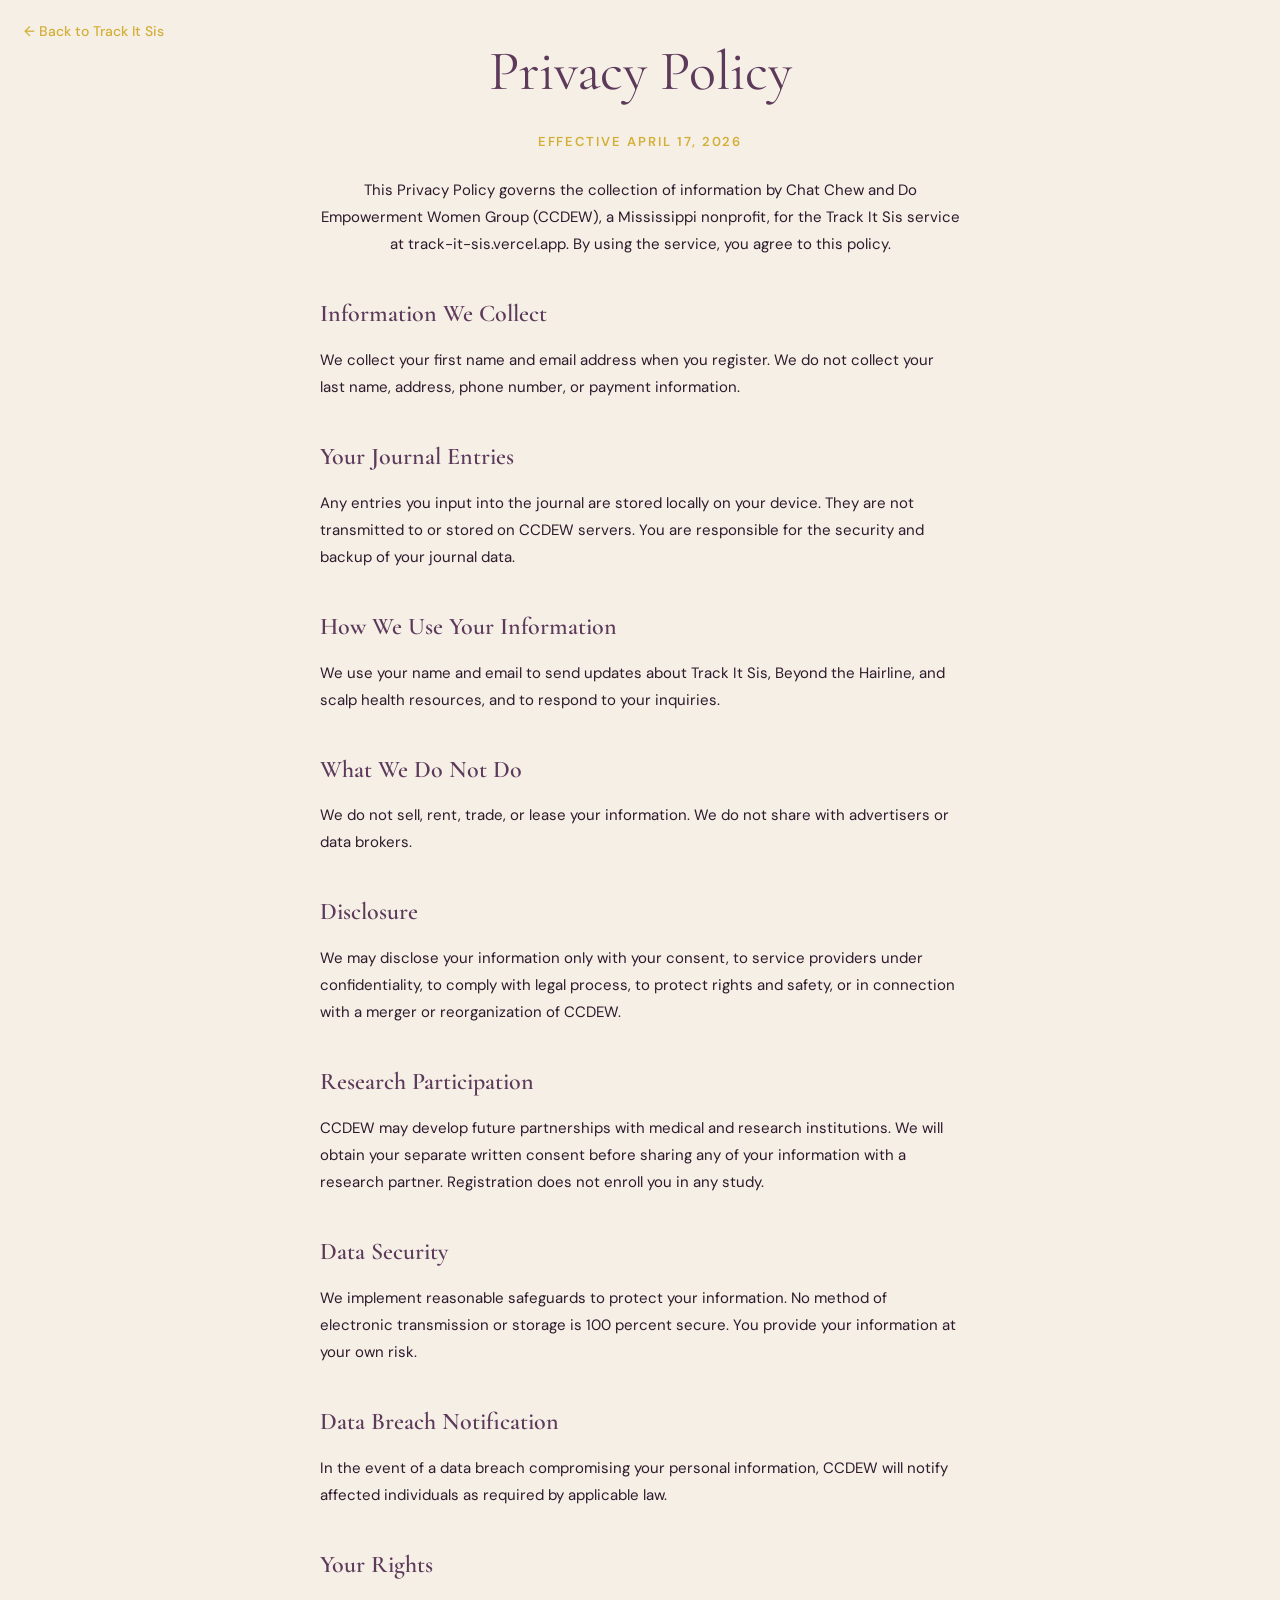
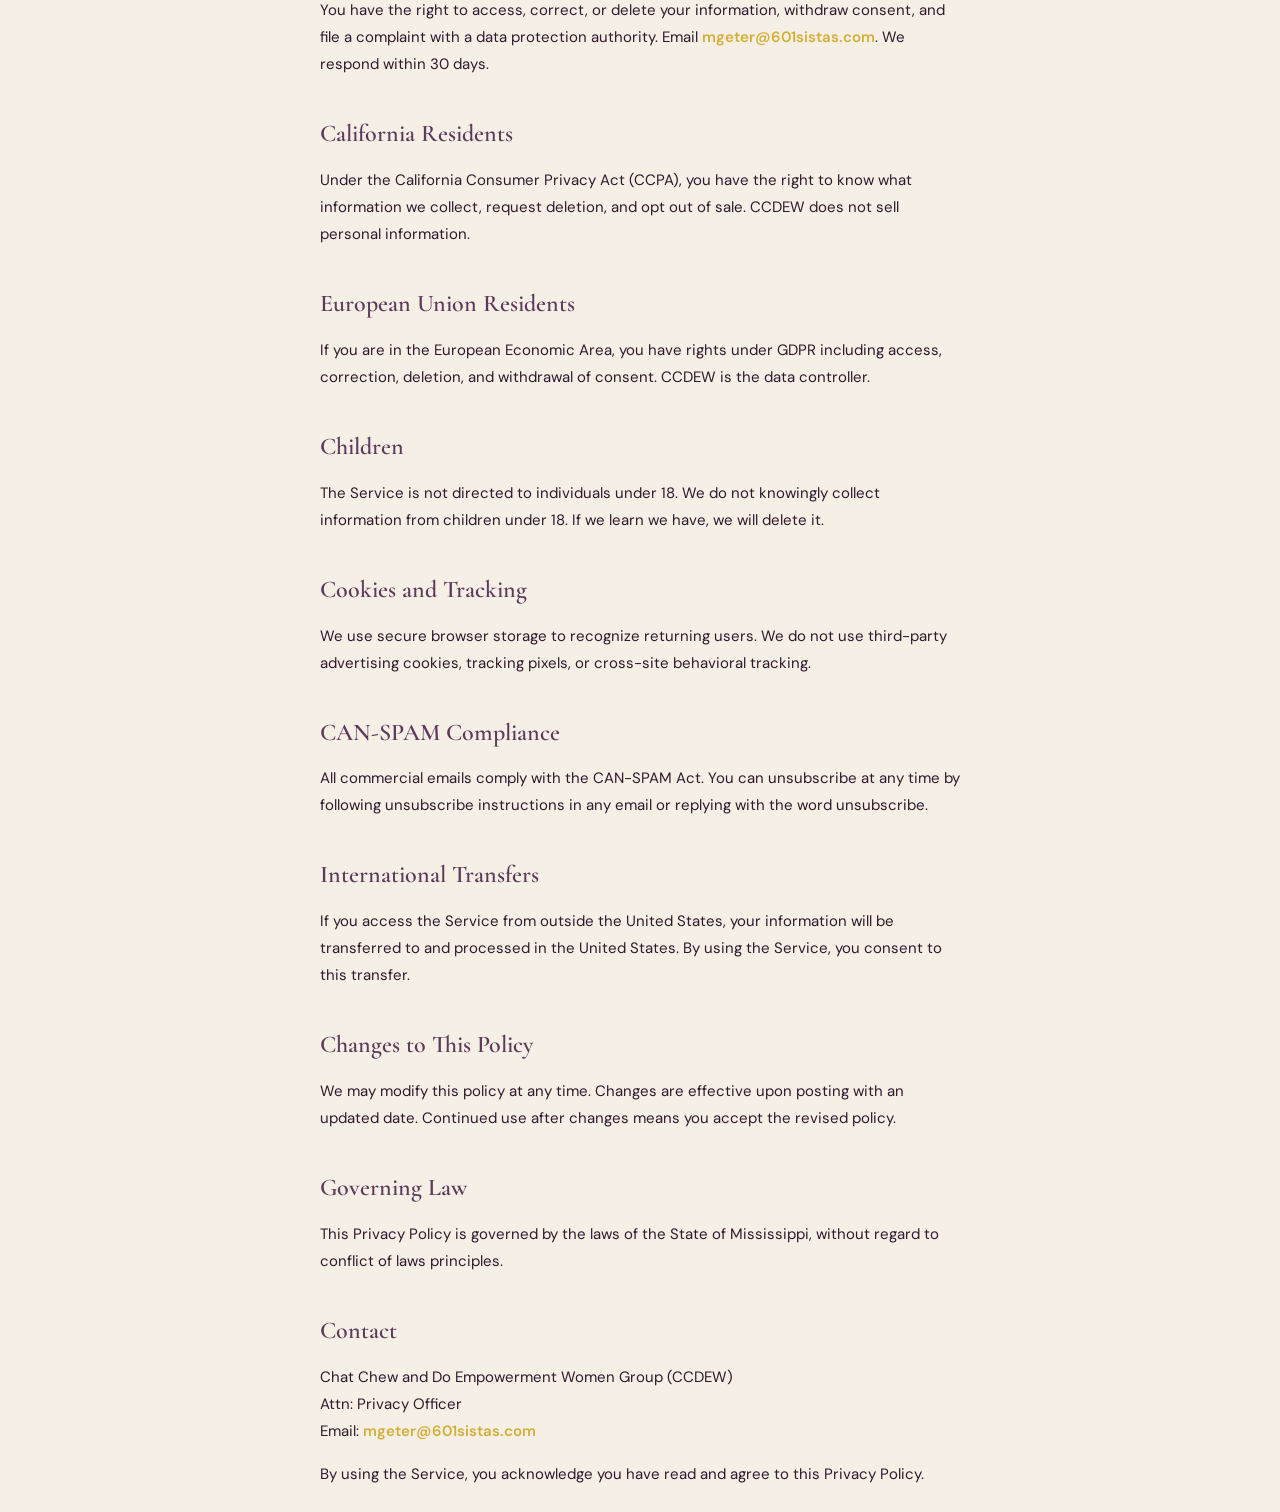
==== privacy.html @ 17f6fc97 "Add privacy policy, terms of service, plum color scheme, localStorage auth, and bug fixes - Updated " ====
<!DOCTYPE html>
<html lang="en">
<head>
<meta charset="UTF-8">
<meta name="viewport" content="width=device-width, initial-scale=1.0">
<title>Privacy Policy — Track It Sis™</title>
<link rel="preconnect" href="https://fonts.googleapis.com">
<link rel="preconnect" href="https://fonts.gstatic.com" crossorigin>
<link href="https://fonts.googleapis.com/css2?family=Cormorant+Garamond:ital,wght@0,300;0,400;0,600;1,300;1,400&family=DM+Sans:wght@300;400;500&display=swap" rel="stylesheet">

<style>
  :root {
    --sage:      #5D3A5A;
    --sage-dk:   #3D2240;
    --cream:     #F5EFE6;
    --gold:      #D4AF37;
    --text:      #2E1A2C;
    --white:     #FFFFFF;
  }

  * { box-sizing: border-box; margin: 0; padding: 0; }

  body {
    font-family: 'DM Sans', sans-serif;
    background: var(--cream);
    color: var(--text);
    line-height: 1.7;
    min-height: 100vh;
    display: flex;
    flex-direction: column;
    align-items: center;
    justify-content: center;
    padding: 24px;
  }

  .back-link {
    position: absolute;
    top: 20px;
    left: 24px;
    font-size: 14px;
    color: var(--gold);
    text-decoration: none;
    font-weight: 500;
  }

  .back-link:hover { text-decoration: underline; }

  h1 {
    font-family: 'Cormorant Garamond', serif;
    font-size: clamp(36px, 5vw, 56px);
    font-weight: 400;
    color: var(--sage);
    margin-bottom: 12px;
  }

  .date {
    font-size: 13px;
    font-weight: 600;
    letter-spacing: 0.15em;
    text-transform: uppercase;
    color: var(--gold);
  }
</style>
</head>
<body>

<a class="back-link" href="index.html">&larr; Back to Track It Sis</a>

<h1>Privacy Policy</h1>
<span class="date">Effective April 17, 2026</span>
<p style="max-width:640px;margin-top:24px;font-size:15px;text-align:center;line-height:1.8;">This Privacy Policy governs the collection of information by Chat Chew and Do Empowerment Women Group (CCDEW), a Mississippi nonprofit, for the Track It Sis service at track-it-sis.vercel.app. By using the service, you agree to this policy.</p>

<div style="max-width:640px;margin-top:36px;text-align:left;width:100%;">
  <h2 style="font-family:'Cormorant Garamond',serif;font-size:24px;font-weight:600;color:var(--sage);margin-bottom:12px;">Information We Collect</h2>
  <p style="font-size:15px;line-height:1.8;">We collect your first name and email address when you register. We do not collect your last name, address, phone number, or payment information.</p>

  <h2 style="font-family:'Cormorant Garamond',serif;font-size:24px;font-weight:600;color:var(--sage);margin:36px 0 12px;">Your Journal Entries</h2>
  <p style="font-size:15px;line-height:1.8;">Any entries you input into the journal are stored locally on your device. They are not transmitted to or stored on CCDEW servers. You are responsible for the security and backup of your journal data.</p>

  <h2 style="font-family:'Cormorant Garamond',serif;font-size:24px;font-weight:600;color:var(--sage);margin:36px 0 12px;">How We Use Your Information</h2>
  <p style="font-size:15px;line-height:1.8;">We use your name and email to send updates about Track It Sis, Beyond the Hairline, and scalp health resources, and to respond to your inquiries.</p>

  <h2 style="font-family:'Cormorant Garamond',serif;font-size:24px;font-weight:600;color:var(--sage);margin:36px 0 12px;">What We Do Not Do</h2>
  <p style="font-size:15px;line-height:1.8;">We do not sell, rent, trade, or lease your information. We do not share with advertisers or data brokers.</p>

  <h2 style="font-family:'Cormorant Garamond',serif;font-size:24px;font-weight:600;color:var(--sage);margin:36px 0 12px;">Disclosure</h2>
  <p style="font-size:15px;line-height:1.8;">We may disclose your information only with your consent, to service providers under confidentiality, to comply with legal process, to protect rights and safety, or in connection with a merger or reorganization of CCDEW.</p>

  <h2 style="font-family:'Cormorant Garamond',serif;font-size:24px;font-weight:600;color:var(--sage);margin:36px 0 12px;">Research Participation</h2>
  <p style="font-size:15px;line-height:1.8;">CCDEW may develop future partnerships with medical and research institutions. We will obtain your separate written consent before sharing any of your information with a research partner. Registration does not enroll you in any study.</p>

  <h2 style="font-family:'Cormorant Garamond',serif;font-size:24px;font-weight:600;color:var(--sage);margin:36px 0 12px;">Data Security</h2>
  <p style="font-size:15px;line-height:1.8;">We implement reasonable safeguards to protect your information. No method of electronic transmission or storage is 100 percent secure. You provide your information at your own risk.</p>

  <h2 style="font-family:'Cormorant Garamond',serif;font-size:24px;font-weight:600;color:var(--sage);margin:36px 0 12px;">Data Breach Notification</h2>
  <p style="font-size:15px;line-height:1.8;">In the event of a data breach compromising your personal information, CCDEW will notify affected individuals as required by applicable law.</p>

  <h2 style="font-family:'Cormorant Garamond',serif;font-size:24px;font-weight:600;color:var(--sage);margin:36px 0 12px;">Your Rights</h2>
  <p style="font-size:15px;line-height:1.8;">You have the right to access, correct, or delete your information, withdraw consent, and file a complaint with a data protection authority. Email <a href="mailto:mgeter@601sistas.com" style="color:var(--gold);font-weight:600;text-decoration:none;">mgeter@601sistas.com</a>. We respond within 30 days.</p>

  <h2 style="font-family:'Cormorant Garamond',serif;font-size:24px;font-weight:600;color:var(--sage);margin:36px 0 12px;">California Residents</h2>
  <p style="font-size:15px;line-height:1.8;">Under the California Consumer Privacy Act (CCPA), you have the right to know what information we collect, request deletion, and opt out of sale. CCDEW does not sell personal information.</p>

  <h2 style="font-family:'Cormorant Garamond',serif;font-size:24px;font-weight:600;color:var(--sage);margin:36px 0 12px;">European Union Residents</h2>
  <p style="font-size:15px;line-height:1.8;">If you are in the European Economic Area, you have rights under GDPR including access, correction, deletion, and withdrawal of consent. CCDEW is the data controller.</p>

  <h2 style="font-family:'Cormorant Garamond',serif;font-size:24px;font-weight:600;color:var(--sage);margin:36px 0 12px;">Children</h2>
  <p style="font-size:15px;line-height:1.8;">The Service is not directed to individuals under 18. We do not knowingly collect information from children under 18. If we learn we have, we will delete it.</p>

  <h2 style="font-family:'Cormorant Garamond',serif;font-size:24px;font-weight:600;color:var(--sage);margin:36px 0 12px;">Cookies and Tracking</h2>
  <p style="font-size:15px;line-height:1.8;">We use secure browser storage to recognize returning users. We do not use third-party advertising cookies, tracking pixels, or cross-site behavioral tracking.</p>

  <h2 style="font-family:'Cormorant Garamond',serif;font-size:24px;font-weight:600;color:var(--sage);margin:36px 0 12px;">CAN-SPAM Compliance</h2>
  <p style="font-size:15px;line-height:1.8;">All commercial emails comply with the CAN-SPAM Act. You can unsubscribe at any time by following unsubscribe instructions in any email or replying with the word unsubscribe.</p>

  <h2 style="font-family:'Cormorant Garamond',serif;font-size:24px;font-weight:600;color:var(--sage);margin:36px 0 12px;">International Transfers</h2>
  <p style="font-size:15px;line-height:1.8;">If you access the Service from outside the United States, your information will be transferred to and processed in the United States. By using the Service, you consent to this transfer.</p>

  <h2 style="font-family:'Cormorant Garamond',serif;font-size:24px;font-weight:600;color:var(--sage);margin:36px 0 12px;">Changes to This Policy</h2>
  <p style="font-size:15px;line-height:1.8;">We may modify this policy at any time. Changes are effective upon posting with an updated date. Continued use after changes means you accept the revised policy.</p>

  <h2 style="font-family:'Cormorant Garamond',serif;font-size:24px;font-weight:600;color:var(--sage);margin:36px 0 12px;">Governing Law</h2>
  <p style="font-size:15px;line-height:1.8;">This Privacy Policy is governed by the laws of the State of Mississippi, without regard to conflict of laws principles.</p>

  <h2 style="font-family:'Cormorant Garamond',serif;font-size:24px;font-weight:600;color:var(--sage);margin:36px 0 12px;">Contact</h2>
  <p style="font-size:15px;line-height:1.8;">Chat Chew and Do Empowerment Women Group (CCDEW)<br>Attn: Privacy Officer<br>Email: <a href="mailto:mgeter@601sistas.com" style="color:var(--gold);font-weight:600;text-decoration:none;">mgeter@601sistas.com</a></p>
  <p style="font-size:15px;line-height:1.8;margin-top:16px;">By using the Service, you acknowledge you have read and agree to this Privacy Policy.</p>
</div>

</body>
</html>
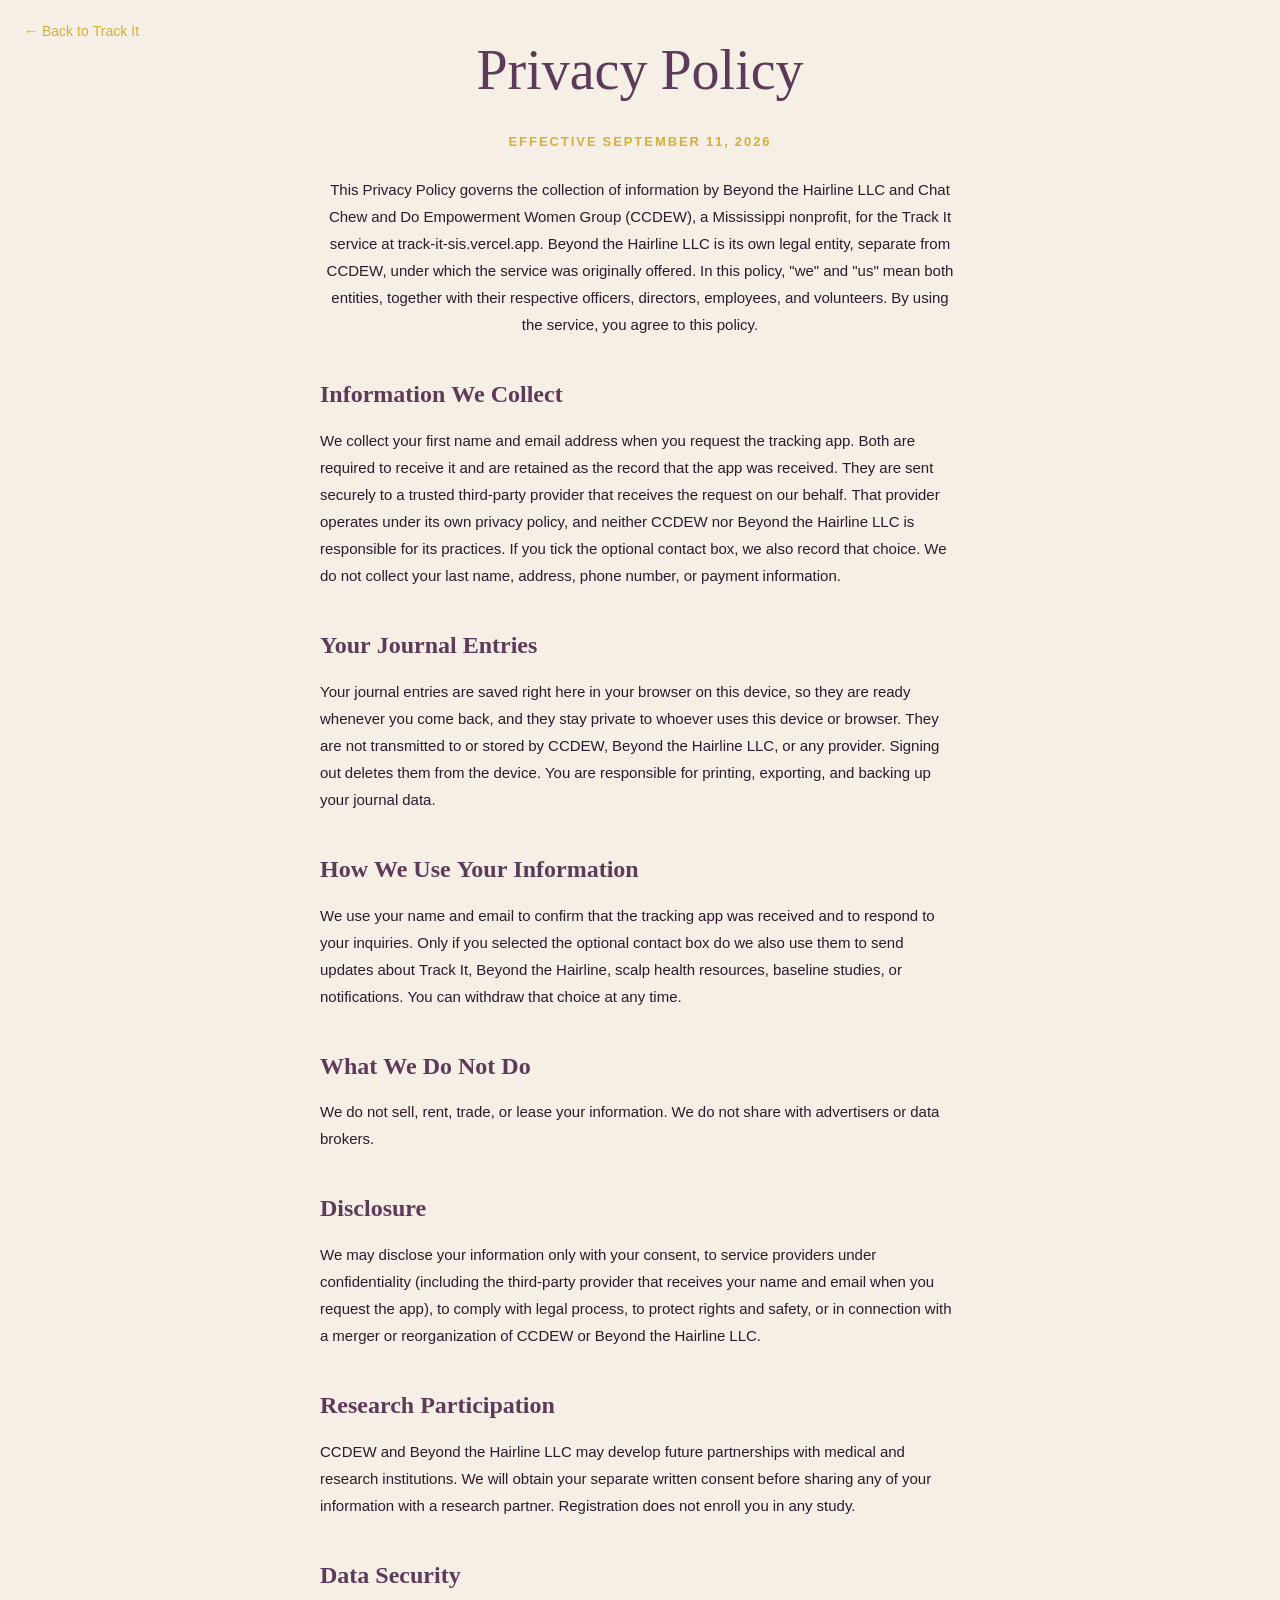
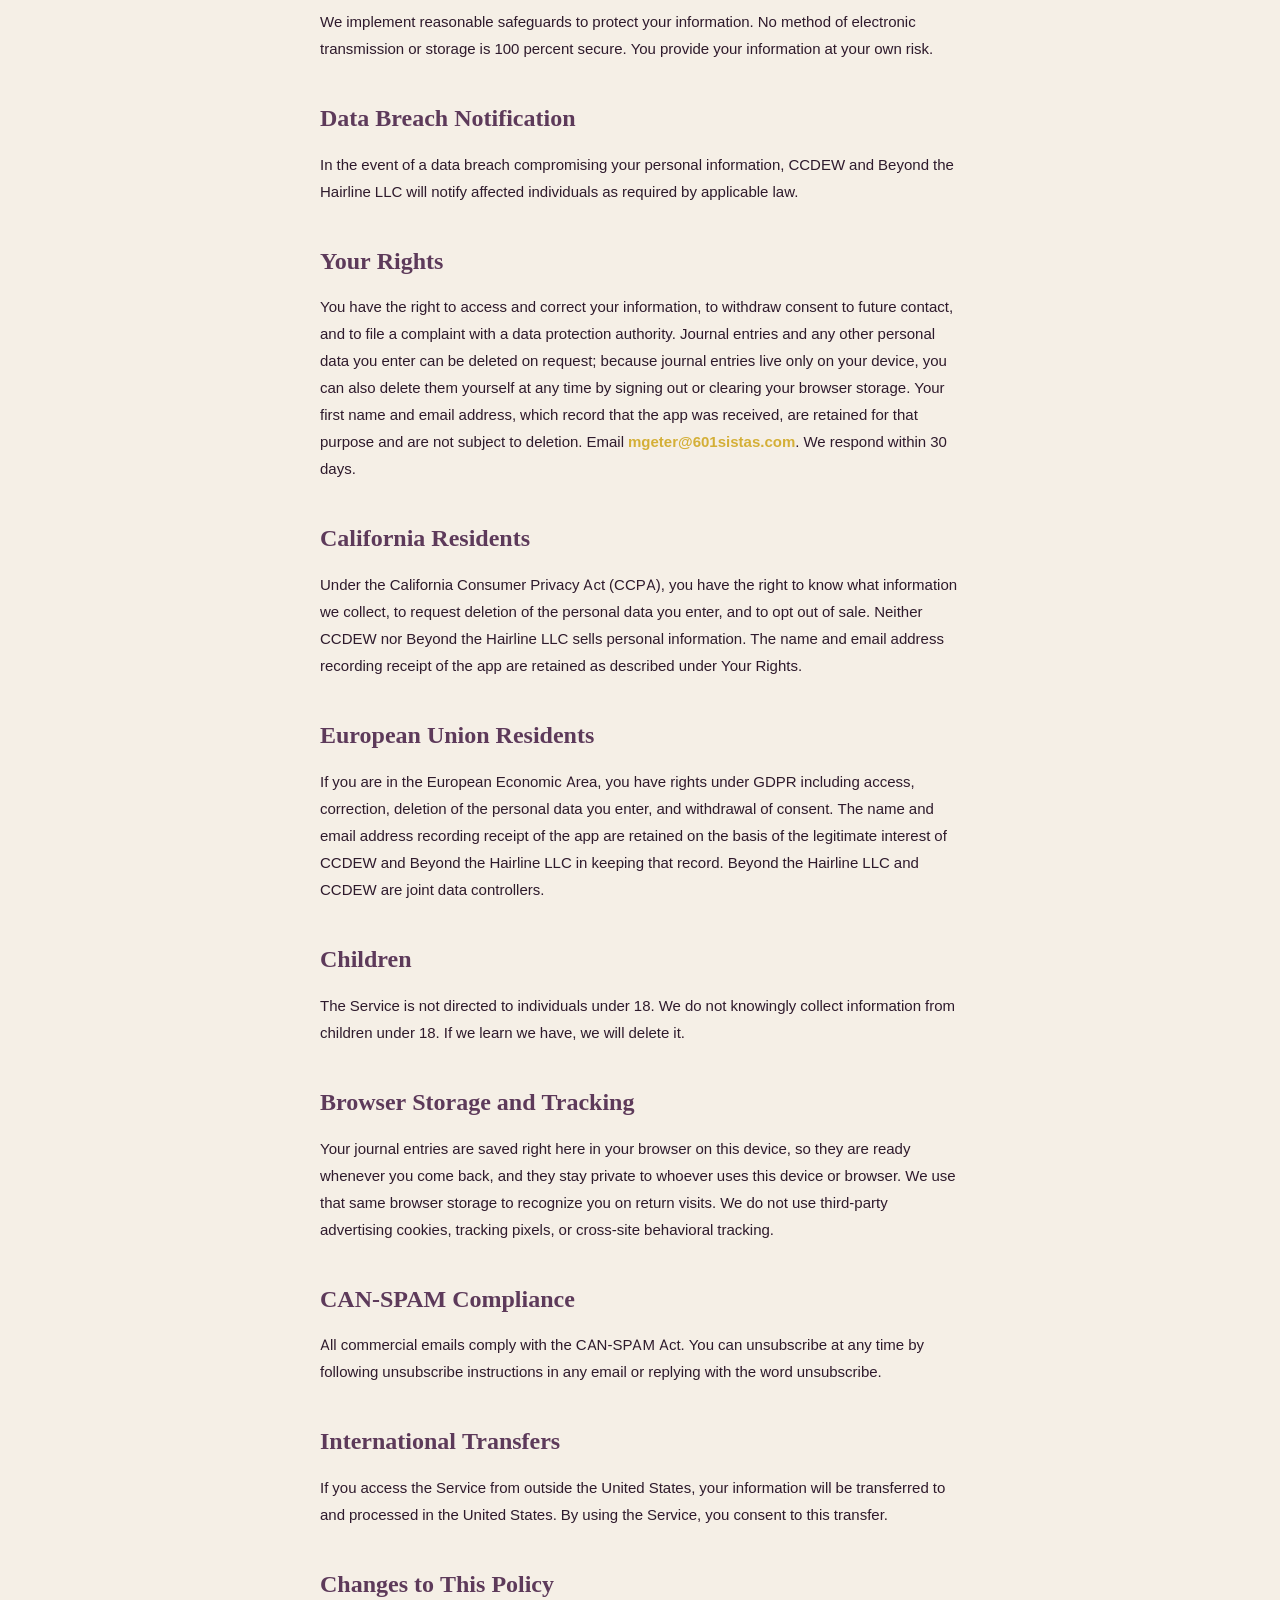
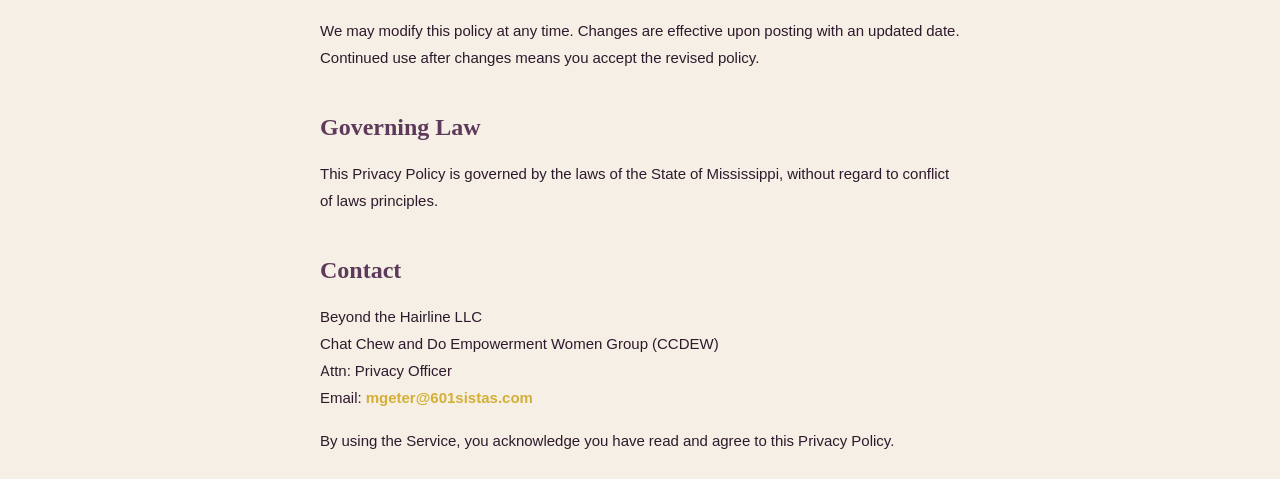
==== commit a29b7dcc: "Correct storage and consent claims, add legal protections, self-host fonts App (index.html) - Journa" ====
--- a/privacy.html
+++ b/privacy.html
@@ -3,10 +3,8 @@
 <head>
 <meta charset="UTF-8">
 <meta name="viewport" content="width=device-width, initial-scale=1.0">
-<title>Privacy Policy — Track It Sis™</title>
-<link rel="preconnect" href="https://fonts.googleapis.com">
-<link rel="preconnect" href="https://fonts.gstatic.com" crossorigin>
-<link href="https://fonts.googleapis.com/css2?family=Cormorant+Garamond:ital,wght@0,300;0,400;0,600;1,300;1,400&family=DM+Sans:wght@300;400;500&display=swap" rel="stylesheet">
+<title>Privacy Policy — Track It™</title>
+<link rel="stylesheet" href="fonts/fonts.css">
 
 <style>
   :root {
@@ -60,55 +58,61 @@
     text-transform: uppercase;
     color: var(--gold);
   }
+
+  #to-top{position:fixed;right:20px;bottom:20px;width:44px;height:44px;border-radius:50%;border:1px solid var(--gold);background:var(--sage-dk);color:var(--gold);font-size:20px;line-height:1;cursor:pointer;opacity:0;pointer-events:none;transition:opacity .2s;z-index:9000;box-shadow:0 6px 20px rgba(0,0,0,0.25);}
+  #to-top.show{opacity:1;pointer-events:auto;}
+  #to-top:hover{background:var(--gold);color:var(--sage-dk);}
+  #to-top:focus-visible{outline:2px solid var(--gold);outline-offset:2px;}
+  @media (prefers-reduced-motion:reduce){#to-top{transition:none;}}
 </style>
 </head>
 <body>
 
-<a class="back-link" href="index.html">&larr; Back to Track It Sis</a>
+<a class="back-link" href="index.html">&larr; Back to Track It</a>
 
 <h1>Privacy Policy</h1>
-<span class="date">Effective April 17, 2026</span>
-<p style="max-width:640px;margin-top:24px;font-size:15px;text-align:center;line-height:1.8;">This Privacy Policy governs the collection of information by Chat Chew and Do Empowerment Women Group (CCDEW), a Mississippi nonprofit, for the Track It Sis service at track-it-sis.vercel.app. By using the service, you agree to this policy.</p>
+<span class="date">Effective September 11, 2026</span>
+<p style="max-width:640px;margin-top:24px;font-size:15px;text-align:center;line-height:1.8;">This Privacy Policy governs the collection of information by Beyond the Hairline LLC and Chat Chew and Do Empowerment Women Group (CCDEW), a Mississippi nonprofit, for the Track It service at track-it-sis.vercel.app. Beyond the Hairline LLC is its own legal entity, separate from CCDEW, under which the service was originally offered. In this policy, "we" and "us" mean both entities, together with their respective officers, directors, employees, and volunteers. By using the service, you agree to this policy.</p>
 
 <div style="max-width:640px;margin-top:36px;text-align:left;width:100%;">
   <h2 style="font-family:'Cormorant Garamond',serif;font-size:24px;font-weight:600;color:var(--sage);margin-bottom:12px;">Information We Collect</h2>
-  <p style="font-size:15px;line-height:1.8;">We collect your first name and email address when you register. We do not collect your last name, address, phone number, or payment information.</p>
+  <p style="font-size:15px;line-height:1.8;">We collect your first name and email address when you request the tracking app. Both are required to receive it and are retained as the record that the app was received. They are sent securely to a trusted third-party provider that receives the request on our behalf. That provider operates under its own privacy policy, and neither CCDEW nor Beyond the Hairline LLC is responsible for its practices. If you tick the optional contact box, we also record that choice. We do not collect your last name, address, phone number, or payment information.</p>
 
   <h2 style="font-family:'Cormorant Garamond',serif;font-size:24px;font-weight:600;color:var(--sage);margin:36px 0 12px;">Your Journal Entries</h2>
-  <p style="font-size:15px;line-height:1.8;">Any entries you input into the journal are stored locally on your device. They are not transmitted to or stored on CCDEW servers. You are responsible for the security and backup of your journal data.</p>
+  <p style="font-size:15px;line-height:1.8;">Your journal entries are saved right here in your browser on this device, so they are ready whenever you come back, and they stay private to whoever uses this device or browser. They are not transmitted to or stored by CCDEW, Beyond the Hairline LLC, or any provider. Signing out deletes them from the device. You are responsible for printing, exporting, and backing up your journal data.</p>
 
   <h2 style="font-family:'Cormorant Garamond',serif;font-size:24px;font-weight:600;color:var(--sage);margin:36px 0 12px;">How We Use Your Information</h2>
-  <p style="font-size:15px;line-height:1.8;">We use your name and email to send updates about Track It Sis, Beyond the Hairline, and scalp health resources, and to respond to your inquiries.</p>
+  <p style="font-size:15px;line-height:1.8;">We use your name and email to confirm that the tracking app was received and to respond to your inquiries. Only if you selected the optional contact box do we also use them to send updates about Track It, Beyond the Hairline, scalp health resources, baseline studies, or notifications. You can withdraw that choice at any time.</p>
 
   <h2 style="font-family:'Cormorant Garamond',serif;font-size:24px;font-weight:600;color:var(--sage);margin:36px 0 12px;">What We Do Not Do</h2>
   <p style="font-size:15px;line-height:1.8;">We do not sell, rent, trade, or lease your information. We do not share with advertisers or data brokers.</p>
 
   <h2 style="font-family:'Cormorant Garamond',serif;font-size:24px;font-weight:600;color:var(--sage);margin:36px 0 12px;">Disclosure</h2>
-  <p style="font-size:15px;line-height:1.8;">We may disclose your information only with your consent, to service providers under confidentiality, to comply with legal process, to protect rights and safety, or in connection with a merger or reorganization of CCDEW.</p>
+  <p style="font-size:15px;line-height:1.8;">We may disclose your information only with your consent, to service providers under confidentiality (including the third-party provider that receives your name and email when you request the app), to comply with legal process, to protect rights and safety, or in connection with a merger or reorganization of CCDEW or Beyond the Hairline LLC.</p>
 
   <h2 style="font-family:'Cormorant Garamond',serif;font-size:24px;font-weight:600;color:var(--sage);margin:36px 0 12px;">Research Participation</h2>
-  <p style="font-size:15px;line-height:1.8;">CCDEW may develop future partnerships with medical and research institutions. We will obtain your separate written consent before sharing any of your information with a research partner. Registration does not enroll you in any study.</p>
+  <p style="font-size:15px;line-height:1.8;">CCDEW and Beyond the Hairline LLC may develop future partnerships with medical and research institutions. We will obtain your separate written consent before sharing any of your information with a research partner. Registration does not enroll you in any study.</p>
 
   <h2 style="font-family:'Cormorant Garamond',serif;font-size:24px;font-weight:600;color:var(--sage);margin:36px 0 12px;">Data Security</h2>
   <p style="font-size:15px;line-height:1.8;">We implement reasonable safeguards to protect your information. No method of electronic transmission or storage is 100 percent secure. You provide your information at your own risk.</p>
 
   <h2 style="font-family:'Cormorant Garamond',serif;font-size:24px;font-weight:600;color:var(--sage);margin:36px 0 12px;">Data Breach Notification</h2>
-  <p style="font-size:15px;line-height:1.8;">In the event of a data breach compromising your personal information, CCDEW will notify affected individuals as required by applicable law.</p>
+  <p style="font-size:15px;line-height:1.8;">In the event of a data breach compromising your personal information, CCDEW and Beyond the Hairline LLC will notify affected individuals as required by applicable law.</p>
 
   <h2 style="font-family:'Cormorant Garamond',serif;font-size:24px;font-weight:600;color:var(--sage);margin:36px 0 12px;">Your Rights</h2>
-  <p style="font-size:15px;line-height:1.8;">You have the right to access, correct, or delete your information, withdraw consent, and file a complaint with a data protection authority. Email <a href="mailto:mgeter@601sistas.com" style="color:var(--gold);font-weight:600;text-decoration:none;">mgeter@601sistas.com</a>. We respond within 30 days.</p>
+  <p style="font-size:15px;line-height:1.8;">You have the right to access and correct your information, to withdraw consent to future contact, and to file a complaint with a data protection authority. Journal entries and any other personal data you enter can be deleted on request; because journal entries live only on your device, you can also delete them yourself at any time by signing out or clearing your browser storage. Your first name and email address, which record that the app was received, are retained for that purpose and are not subject to deletion. Email <a href="mailto:mgeter@601sistas.com" style="color:var(--gold);font-weight:600;text-decoration:none;">mgeter@601sistas.com</a>. We respond within 30 days.</p>
 
   <h2 style="font-family:'Cormorant Garamond',serif;font-size:24px;font-weight:600;color:var(--sage);margin:36px 0 12px;">California Residents</h2>
-  <p style="font-size:15px;line-height:1.8;">Under the California Consumer Privacy Act (CCPA), you have the right to know what information we collect, request deletion, and opt out of sale. CCDEW does not sell personal information.</p>
+  <p style="font-size:15px;line-height:1.8;">Under the California Consumer Privacy Act (CCPA), you have the right to know what information we collect, to request deletion of the personal data you enter, and to opt out of sale. Neither CCDEW nor Beyond the Hairline LLC sells personal information. The name and email address recording receipt of the app are retained as described under Your Rights.</p>
 
   <h2 style="font-family:'Cormorant Garamond',serif;font-size:24px;font-weight:600;color:var(--sage);margin:36px 0 12px;">European Union Residents</h2>
-  <p style="font-size:15px;line-height:1.8;">If you are in the European Economic Area, you have rights under GDPR including access, correction, deletion, and withdrawal of consent. CCDEW is the data controller.</p>
+  <p style="font-size:15px;line-height:1.8;">If you are in the European Economic Area, you have rights under GDPR including access, correction, deletion of the personal data you enter, and withdrawal of consent. The name and email address recording receipt of the app are retained on the basis of the legitimate interest of CCDEW and Beyond the Hairline LLC in keeping that record. Beyond the Hairline LLC and CCDEW are joint data controllers.</p>
 
   <h2 style="font-family:'Cormorant Garamond',serif;font-size:24px;font-weight:600;color:var(--sage);margin:36px 0 12px;">Children</h2>
   <p style="font-size:15px;line-height:1.8;">The Service is not directed to individuals under 18. We do not knowingly collect information from children under 18. If we learn we have, we will delete it.</p>
 
-  <h2 style="font-family:'Cormorant Garamond',serif;font-size:24px;font-weight:600;color:var(--sage);margin:36px 0 12px;">Cookies and Tracking</h2>
-  <p style="font-size:15px;line-height:1.8;">We use secure browser storage to recognize returning users. We do not use third-party advertising cookies, tracking pixels, or cross-site behavioral tracking.</p>
+  <h2 style="font-family:'Cormorant Garamond',serif;font-size:24px;font-weight:600;color:var(--sage);margin:36px 0 12px;">Browser Storage and Tracking</h2>
+  <p style="font-size:15px;line-height:1.8;">Your journal entries are saved right here in your browser on this device, so they are ready whenever you come back, and they stay private to whoever uses this device or browser. We use that same browser storage to recognize you on return visits. We do not use third-party advertising cookies, tracking pixels, or cross-site behavioral tracking.</p>
 
   <h2 style="font-family:'Cormorant Garamond',serif;font-size:24px;font-weight:600;color:var(--sage);margin:36px 0 12px;">CAN-SPAM Compliance</h2>
   <p style="font-size:15px;line-height:1.8;">All commercial emails comply with the CAN-SPAM Act. You can unsubscribe at any time by following unsubscribe instructions in any email or replying with the word unsubscribe.</p>
@@ -123,9 +127,23 @@
   <p style="font-size:15px;line-height:1.8;">This Privacy Policy is governed by the laws of the State of Mississippi, without regard to conflict of laws principles.</p>
 
   <h2 style="font-family:'Cormorant Garamond',serif;font-size:24px;font-weight:600;color:var(--sage);margin:36px 0 12px;">Contact</h2>
-  <p style="font-size:15px;line-height:1.8;">Chat Chew and Do Empowerment Women Group (CCDEW)<br>Attn: Privacy Officer<br>Email: <a href="mailto:mgeter@601sistas.com" style="color:var(--gold);font-weight:600;text-decoration:none;">mgeter@601sistas.com</a></p>
+  <p style="font-size:15px;line-height:1.8;">Beyond the Hairline LLC<br>Chat Chew and Do Empowerment Women Group (CCDEW)<br>Attn: Privacy Officer<br>Email: <a href="mailto:mgeter@601sistas.com" style="color:var(--gold);font-weight:600;text-decoration:none;">mgeter@601sistas.com</a></p>
   <p style="font-size:15px;line-height:1.8;margin-top:16px;">By using the Service, you acknowledge you have read and agree to this Privacy Policy.</p>
 </div>
 
+<button id="to-top" type="button" aria-label="Return to top" title="Return to top">&#8593;</button>
+<script>
+  (function(){
+    var b=document.getElementById('to-top');
+    function toggle(){b.className=window.scrollY>300?'show':'';}
+    window.addEventListener('scroll',toggle,{passive:true});
+    toggle();
+    b.onclick=function(){
+      var reduce=window.matchMedia&&window.matchMedia('(prefers-reduced-motion: reduce)').matches;
+      window.scrollTo({top:0,behavior:reduce?'auto':'smooth'});
+    };
+  })();
+</script>
+
 </body>
 </html>
--- a/fonts/fonts.css
+++ b/fonts/fonts.css
@@ -0,0 +1,24 @@
+/* Self-hosted Cormorant Garamond and DM Sans (Latin subset), so no request
+   goes to Google. These are variable fonts: one file covers every weight
+   the site uses. */
+@font-face {
+  font-family: 'Cormorant Garamond';
+  font-style: normal;
+  font-weight: 300 600;
+  font-display: swap;
+  src: url('cormorant-garamond.woff2') format('woff2');
+}
+@font-face {
+  font-family: 'Cormorant Garamond';
+  font-style: italic;
+  font-weight: 300 400;
+  font-display: swap;
+  src: url('cormorant-garamond-italic.woff2') format('woff2');
+}
+@font-face {
+  font-family: 'DM Sans';
+  font-style: normal;
+  font-weight: 300 500;
+  font-display: swap;
+  src: url('dm-sans.woff2') format('woff2');
+}
